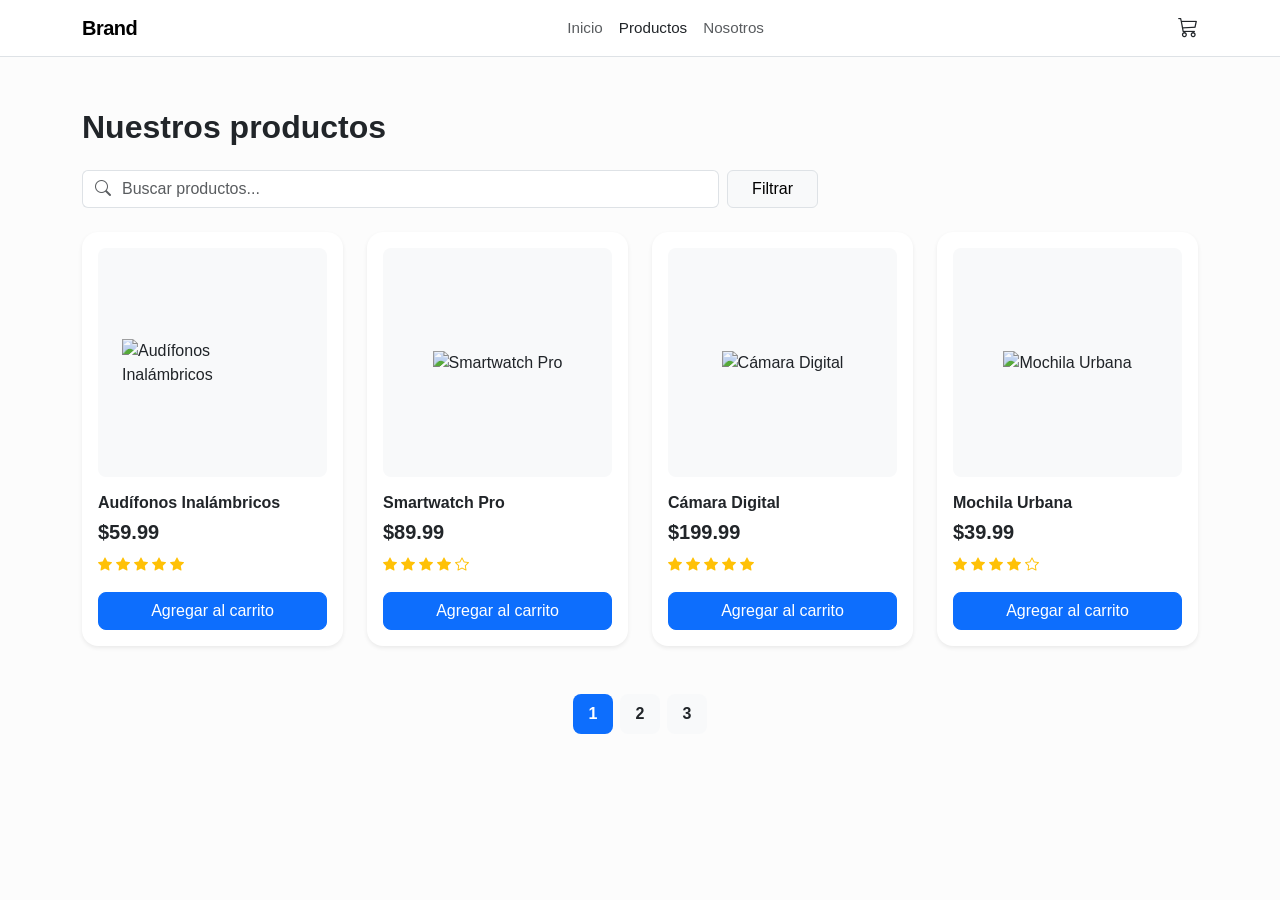
==== productos.html @ 9cc64fa9 "feat(productos): create productos view and link pages" ====
<!DOCTYPE html>
<html lang="es">
<head>
    <meta charset="UTF-8">
    <meta name="viewport" content="width=device-width, initial-scale=1.0">
    <title>Brand - Productos</title>
    <!-- Bootstrap CSS CDN -->
    <link href="https://cdn.jsdelivr.net/npm/bootstrap@5.3.2/dist/css/bootstrap.min.css" rel="stylesheet">
    <!-- Bootstrap Icons -->
    <link rel="stylesheet" href="https://cdn.jsdelivr.net/npm/bootstrap-icons@1.11.1/font/bootstrap-icons.css">
    <!-- Custom CSS -->
    <link rel="stylesheet" href="assets/css/style.css">
</head>
<body>
    <!-- Navbar -->
    <nav class="navbar navbar-expand-lg navbar-light bg-white border-bottom fixed-top">
        <div class="container">
            <a class="navbar-brand fw-bold" href="index.html">Brand</a>
            <button class="navbar-toggler border-0" type="button" data-bs-toggle="collapse" data-bs-target="#navbarNav" aria-controls="navbarNav" aria-expanded="false" aria-label="Toggle navigation">
                <span class="navbar-toggler-icon"></span>
            </button>
            <div class="collapse navbar-collapse" id="navbarNav">
                <ul class="navbar-nav mx-auto">
                    <li class="nav-item">
                        <a class="nav-link text-muted" href="index.html">Inicio</a>
                    </li>
                    <li class="nav-item">
                        <a class="nav-link active fw-medium text-dark" aria-current="page" href="productos.html">Productos</a>
                    </li>
                    <li class="nav-item">
                        <a class="nav-link text-muted" href="#">Nosotros</a>
                    </li>
                </ul>
                <div class="d-flex align-items-center">
                    <a href="#" class="text-dark position-relative fs-5" id="cart-icon">
                        <i class="bi bi-cart3"></i>
                        <span id="cart-badge" class="position-absolute top-0 start-100 translate-middle p-1 bg-danger border border-light rounded-circle d-none">
                            <span class="visually-hidden">New alerts</span>
                        </span>
                    </a>
                </div>
            </div>
        </div>
    </nav>

    <main class="container content-wrapper mb-5">
        <h2 class="fw-bold mb-4">Nuestros productos</h2>

        <!-- Search and Filter -->
        <div class="row mb-4">
            <div class="col-12 col-md-8 mb-3 mb-md-0 d-flex gap-2">
                <div class="input-group">
                    <span class="input-group-text bg-white border-end-0">
                        <i class="bi bi-search text-muted"></i>
                    </span>
                    <input type="text" class="form-control border-start-0 ps-0 shadow-none" placeholder="Buscar productos...">
                </div>
                <button class="btn btn-light border px-4 fw-medium text-nowrap">Filtrar</button>
            </div>
        </div>

        <!-- Products Grid -->
        <div class="row g-4">
            <!-- Product 1 -->
            <div class="col-12 col-md-6 col-lg-3">
                <div class="card h-100 border-0 shadow-sm p-3 rounded-4 cursor-pointer product-card">
                    <div class="bg-light rounded-3 d-flex align-items-center justify-content-center p-4 mb-3" style="aspect-ratio: 1/1;">
                        <img src="https://images.unsplash.com/photo-1505740420928-5e560c06d30e?auto=format&fit=crop&q=80&w=250" class="img-fluid object-fit-contain mix-blend-multiply" alt="Audífonos Inalámbricos">
                    </div>
                    <div>
                        <h6 class="fw-bold mb-1">Audífonos Inalámbricos</h6>
                        <p class="fw-bold fs-5 mb-2">$59.99</p>
                        <div class="text-warning small mb-3">
                            <i class="bi bi-star-fill"></i>
                            <i class="bi bi-star-fill"></i>
                            <i class="bi bi-star-fill"></i>
                            <i class="bi bi-star-fill"></i>
                            <i class="bi bi-star-fill"></i>
                        </div>
                        <button class="btn btn-primary w-100 rounded-3 add-to-cart-btn">Agregar al carrito</button>
                    </div>
                </div>
            </div>
            
            <!-- Product 2 -->
            <div class="col-12 col-md-6 col-lg-3">
                <div class="card h-100 border-0 shadow-sm p-3 rounded-4 cursor-pointer product-card">
                    <div class="bg-light rounded-3 d-flex align-items-center justify-content-center p-4 mb-3" style="aspect-ratio: 1/1;">
                        <img src="https://images.unsplash.com/photo-1546868871-7041f2a55e12?auto=format&fit=crop&q=80&w=250" class="img-fluid object-fit-contain mix-blend-multiply" alt="Smartwatch Pro">
                    </div>
                    <div>
                        <h6 class="fw-bold mb-1">Smartwatch Pro</h6>
                        <p class="fw-bold fs-5 mb-2">$89.99</p>
                        <div class="text-warning small mb-3">
                            <i class="bi bi-star-fill"></i>
                            <i class="bi bi-star-fill"></i>
                            <i class="bi bi-star-fill"></i>
                            <i class="bi bi-star-fill"></i>
                            <i class="bi bi-star"></i>
                        </div>
                        <button class="btn btn-primary w-100 rounded-3 add-to-cart-btn">Agregar al carrito</button>
                    </div>
                </div>
            </div>

            <!-- Product 3 -->
            <div class="col-12 col-md-6 col-lg-3">
                <div class="card h-100 border-0 shadow-sm p-3 rounded-4 cursor-pointer product-card">
                    <div class="bg-light rounded-3 d-flex align-items-center justify-content-center p-4 mb-3" style="aspect-ratio: 1/1;">
                        <img src="https://images.unsplash.com/photo-1516035069371-29a1b244cc32?auto=format&fit=crop&q=80&w=250" class="img-fluid object-fit-contain mix-blend-multiply" alt="Cámara Digital">
                    </div>
                    <div>
                        <h6 class="fw-bold mb-1">Cámara Digital</h6>
                        <p class="fw-bold fs-5 mb-2">$199.99</p>
                        <div class="text-warning small mb-3">
                            <i class="bi bi-star-fill"></i>
                            <i class="bi bi-star-fill"></i>
                            <i class="bi bi-star-fill"></i>
                            <i class="bi bi-star-fill"></i>
                            <i class="bi bi-star-fill"></i>
                        </div>
                        <button class="btn btn-primary w-100 rounded-3 add-to-cart-btn">Agregar al carrito</button>
                    </div>
                </div>
            </div>

            <!-- Product 4 -->
            <div class="col-12 col-md-6 col-lg-3">
                <div class="card h-100 border-0 shadow-sm p-3 rounded-4 cursor-pointer product-card">
                    <div class="bg-light rounded-3 d-flex align-items-center justify-content-center p-4 mb-3" style="aspect-ratio: 1/1;">
                        <img src="https://images.unsplash.com/photo-1553062407-98eeb64c6a62?auto=format&fit=crop&q=80&w=250" class="img-fluid object-fit-contain mix-blend-multiply" alt="Mochila Urbana">
                    </div>
                    <div>
                        <h6 class="fw-bold mb-1">Mochila Urbana</h6>
                        <p class="fw-bold fs-5 mb-2">$39.99</p>
                        <div class="text-warning small mb-3">
                            <i class="bi bi-star-fill"></i>
                            <i class="bi bi-star-fill"></i>
                            <i class="bi bi-star-fill"></i>
                            <i class="bi bi-star-fill"></i>
                            <i class="bi bi-star"></i>
                        </div>
                        <button class="btn btn-primary w-100 rounded-3 add-to-cart-btn">Agregar al carrito</button>
                    </div>
                </div>
            </div>
        </div>

        <!-- Pagination -->
        <div class="d-flex justify-content-center mt-5">
            <nav aria-label="Navegación de páginas">
                <ul class="pagination gap-2 border-0">
                    <li class="page-item active"><a class="page-link rounded-3 border-0" href="#">1</a></li>
                    <li class="page-item"><a class="page-link rounded-3 border-0 bg-light text-dark" href="#">2</a></li>
                    <li class="page-item"><a class="page-link rounded-3 border-0 bg-light text-dark" href="#">3</a></li>
                </ul>
            </nav>
        </div>
    </main>

    <!-- Bootstrap JS Bundle with Popper -->
    <script src="https://cdn.jsdelivr.net/npm/bootstrap@5.3.2/dist/js/bootstrap.bundle.min.js"></script>
    <!-- Custom JS -->
    <script src="assets/js/main.js"></script>
</body>
</html>
---- assets/css/style.css ----
/* Global Styles */
body {
    font-family: 'Inter', -apple-system, BlinkMacSystemFont, "Segoe UI", Roboto, "Helvetica Neue", Arial, sans-serif;
    padding-top: 76px; /* Para compensar el fixed navbar */
    background-color: #fcfcfc;
}

/* Navbar */
.navbar-brand {
    font-size: 1.25rem;
    letter-spacing: -0.5px;
}

.nav-link {
    font-size: 0.95rem;
}

/* Content wrapper */
.content-wrapper {
    padding-top: 2rem;
}

/* Hero Section */
.hero-section {
    background-color: #f4f6fa;
}

.hero-image {
    max-height: 250px;
    object-fit: contain;
    mix-blend-mode: multiply; /* Helps blend with the background */
}

/* Info Blocks */
.info-blocks .icon-box {
    width: 24px;
    height: 24px;
    display: flex;
    align-items: center;
    justify-content: center;
}

/* Categories */
.category-card {
    background-color: transparent !important;
    transition: transform 0.2s ease;
}

.category-card:hover {
    transform: translateY(-5px);
}

.card-img-wrapper {
    aspect-ratio: 1 / 1;
}

.cursor-pointer {
    cursor: pointer;
}

/* Utilities */
.text-primary {
    color: #0d6efd !important;
}
.mix-blend-multiply {
    mix-blend-mode: multiply;
}

/* Products View */
.product-card {
    transition: transform 0.2s ease, box-shadow 0.2s ease;
}
.product-card:hover {
    transform: translateY(-5px);
    box-shadow: 0 .5rem 1rem rgba(0,0,0,.08) !important;
}
.pagination .page-link {
    width: 40px;
    height: 40px;
    display: flex;
    align-items: center;
    justify-content: center;
    font-weight: 600;
}

/* Mobile specific tweaks */
@media (max-width: 767.98px) {
    .content-wrapper {
        padding-top: 1rem;
    }
    
    .hero-section {
        background-color: #ffffff; /* Cleaner look on mobile */
    }
    
    .display-4 {
        font-size: 2.2rem;
    }
    
    .card-img-wrapper {
        aspect-ratio: 4 / 3;
    }
}
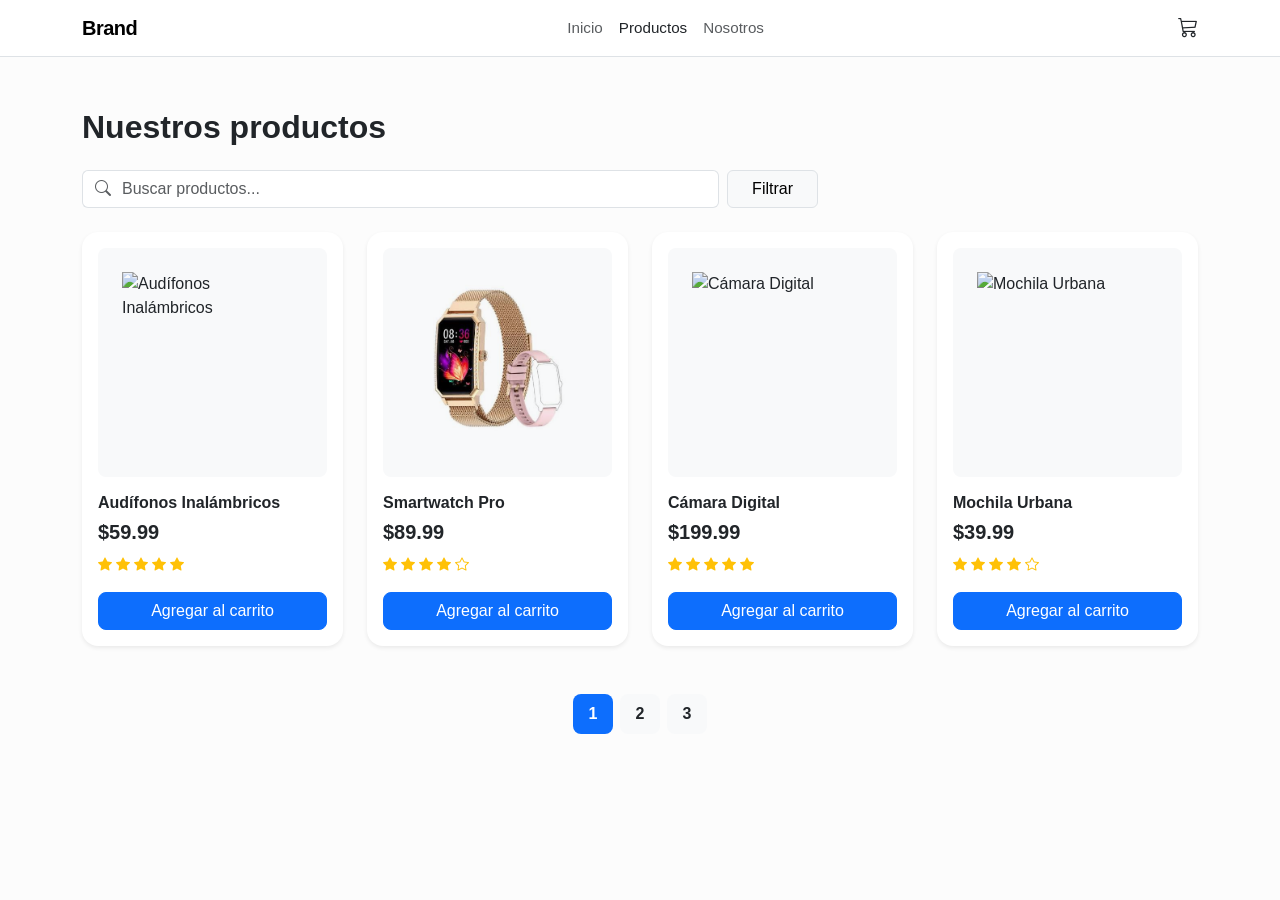
==== commit f1db6452: "fix: adjust product images to fit container and use relative paths" ====
--- a/productos.html
+++ b/productos.html
@@ -1,5 +1,6 @@
 <!DOCTYPE html>
 <html lang="es">
+
 <head>
     <meta charset="UTF-8">
     <meta name="viewport" content="width=device-width, initial-scale=1.0">
@@ -11,12 +12,14 @@
     <!-- Custom CSS -->
     <link rel="stylesheet" href="assets/css/style.css">
 </head>
+
 <body>
     <!-- Navbar -->
     <nav class="navbar navbar-expand-lg navbar-light bg-white border-bottom fixed-top">
         <div class="container">
             <a class="navbar-brand fw-bold" href="index.html">Brand</a>
-            <button class="navbar-toggler border-0" type="button" data-bs-toggle="collapse" data-bs-target="#navbarNav" aria-controls="navbarNav" aria-expanded="false" aria-label="Toggle navigation">
+            <button class="navbar-toggler border-0" type="button" data-bs-toggle="collapse" data-bs-target="#navbarNav"
+                aria-controls="navbarNav" aria-expanded="false" aria-label="Toggle navigation">
                 <span class="navbar-toggler-icon"></span>
             </button>
             <div class="collapse navbar-collapse" id="navbarNav">
@@ -25,7 +28,8 @@
                         <a class="nav-link text-muted" href="index.html">Inicio</a>
                     </li>
                     <li class="nav-item">
-                        <a class="nav-link active fw-medium text-dark" aria-current="page" href="productos.html">Productos</a>
+                        <a class="nav-link active fw-medium text-dark" aria-current="page"
+                            href="productos.html">Productos</a>
                     </li>
                     <li class="nav-item">
                         <a class="nav-link text-muted" href="#">Nosotros</a>
@@ -34,7 +38,8 @@
                 <div class="d-flex align-items-center">
                     <a href="#" class="text-dark position-relative fs-5" id="cart-icon">
                         <i class="bi bi-cart3"></i>
-                        <span id="cart-badge" class="position-absolute top-0 start-100 translate-middle p-1 bg-danger border border-light rounded-circle d-none">
+                        <span id="cart-badge"
+                            class="position-absolute top-0 start-100 translate-middle p-1 bg-danger border border-light rounded-circle d-none">
                             <span class="visually-hidden">New alerts</span>
                         </span>
                     </a>
@@ -53,7 +58,8 @@
                     <span class="input-group-text bg-white border-end-0">
                         <i class="bi bi-search text-muted"></i>
                     </span>
-                    <input type="text" class="form-control border-start-0 ps-0 shadow-none" placeholder="Buscar productos...">
+                    <input type="text" class="form-control border-start-0 ps-0 shadow-none"
+                        placeholder="Buscar productos...">
                 </div>
                 <button class="btn btn-light border px-4 fw-medium text-nowrap">Filtrar</button>
             </div>
@@ -64,8 +70,10 @@
             <!-- Product 1 -->
             <div class="col-12 col-md-6 col-lg-3">
                 <div class="card h-100 border-0 shadow-sm p-3 rounded-4 cursor-pointer product-card">
-                    <div class="bg-light rounded-3 d-flex align-items-center justify-content-center p-4 mb-3" style="aspect-ratio: 1/1;">
-                        <img src="https://images.unsplash.com/photo-1505740420928-5e560c06d30e?auto=format&fit=crop&q=80&w=250" class="img-fluid object-fit-contain mix-blend-multiply" alt="Audífonos Inalámbricos">
+                    <div class="bg-light rounded-3 d-flex align-items-center justify-content-center p-4 mb-3"
+                        style="aspect-ratio: 1/1;">
+                        <img src="assets/img/audifonos.jpg"
+                            class="img-fluid w-100 h-100 object-fit-contain mix-blend-multiply" alt="Audífonos Inalámbricos">
                     </div>
                     <div>
                         <h6 class="fw-bold mb-1">Audífonos Inalámbricos</h6>
@@ -81,12 +89,14 @@
                     </div>
                 </div>
             </div>
-            
+
             <!-- Product 2 -->
             <div class="col-12 col-md-6 col-lg-3">
                 <div class="card h-100 border-0 shadow-sm p-3 rounded-4 cursor-pointer product-card">
-                    <div class="bg-light rounded-3 d-flex align-items-center justify-content-center p-4 mb-3" style="aspect-ratio: 1/1;">
-                        <img src="https://images.unsplash.com/photo-1546868871-7041f2a55e12?auto=format&fit=crop&q=80&w=250" class="img-fluid object-fit-contain mix-blend-multiply" alt="Smartwatch Pro">
+                    <div class="bg-light rounded-3 d-flex align-items-center justify-content-center p-4 mb-3"
+                        style="aspect-ratio: 1/1;">
+                        <img src="assets/img/reloj inteligente.jpg"
+                            class="img-fluid w-100 h-100 object-fit-contain mix-blend-multiply" alt="Smartwatch Pro">
                     </div>
                     <div>
                         <h6 class="fw-bold mb-1">Smartwatch Pro</h6>
@@ -106,8 +116,10 @@
             <!-- Product 3 -->
             <div class="col-12 col-md-6 col-lg-3">
                 <div class="card h-100 border-0 shadow-sm p-3 rounded-4 cursor-pointer product-card">
-                    <div class="bg-light rounded-3 d-flex align-items-center justify-content-center p-4 mb-3" style="aspect-ratio: 1/1;">
-                        <img src="https://images.unsplash.com/photo-1516035069371-29a1b244cc32?auto=format&fit=crop&q=80&w=250" class="img-fluid object-fit-contain mix-blend-multiply" alt="Cámara Digital">
+                    <div class="bg-light rounded-3 d-flex align-items-center justify-content-center p-4 mb-3"
+                        style="aspect-ratio: 1/1;">
+                        <img src="assets/img/camara.jpg"
+                            class="img-fluid w-100 h-100 object-fit-contain mix-blend-multiply" alt="Cámara Digital">
                     </div>
                     <div>
                         <h6 class="fw-bold mb-1">Cámara Digital</h6>
@@ -127,8 +139,10 @@
             <!-- Product 4 -->
             <div class="col-12 col-md-6 col-lg-3">
                 <div class="card h-100 border-0 shadow-sm p-3 rounded-4 cursor-pointer product-card">
-                    <div class="bg-light rounded-3 d-flex align-items-center justify-content-center p-4 mb-3" style="aspect-ratio: 1/1;">
-                        <img src="https://images.unsplash.com/photo-1553062407-98eeb64c6a62?auto=format&fit=crop&q=80&w=250" class="img-fluid object-fit-contain mix-blend-multiply" alt="Mochila Urbana">
+                    <div class="bg-light rounded-3 d-flex align-items-center justify-content-center p-4 mb-3"
+                        style="aspect-ratio: 1/1;">
+                        <img src="assets/img/mochila.jpg"
+                            class="img-fluid w-100 h-100 object-fit-contain mix-blend-multiply" alt="Mochila Urbana">
                     </div>
                     <div>
                         <h6 class="fw-bold mb-1">Mochila Urbana</h6>
@@ -163,4 +177,5 @@
     <!-- Custom JS -->
     <script src="assets/js/main.js"></script>
 </body>
-</html>
+
+</html>
